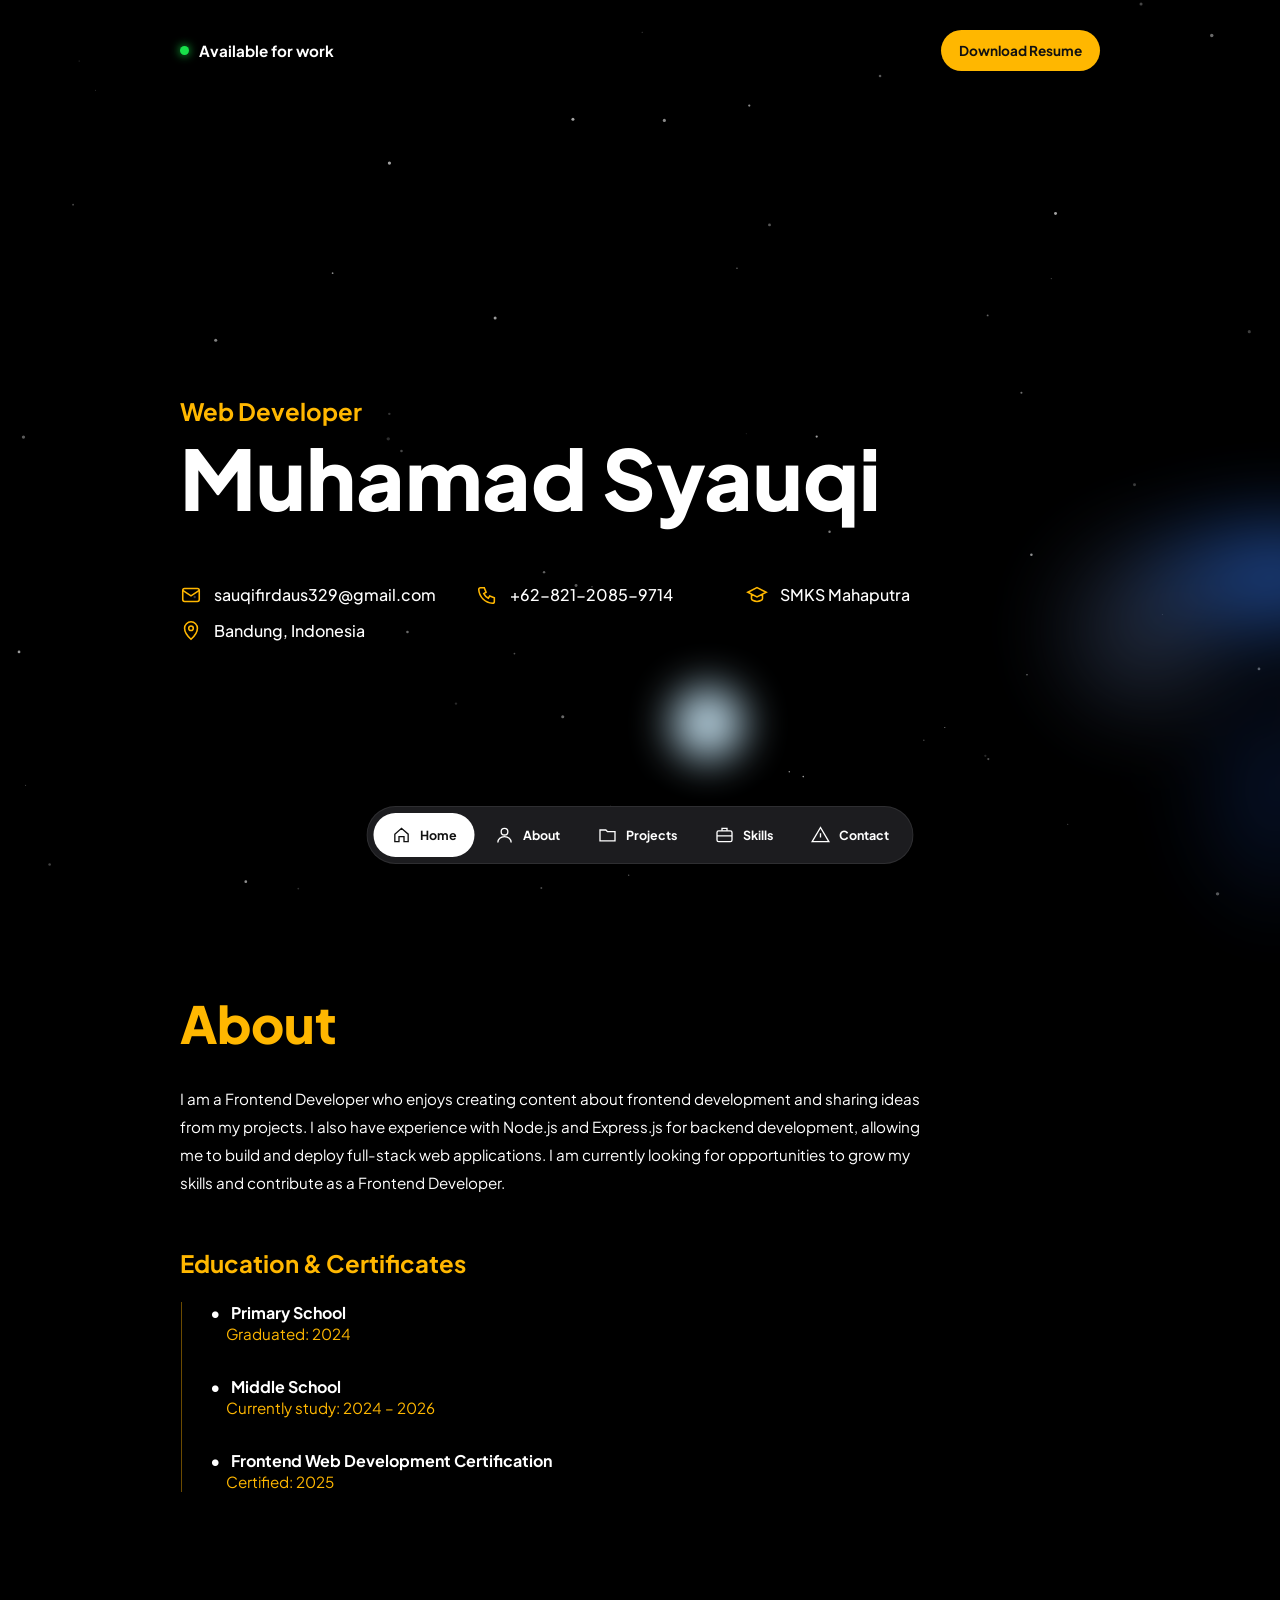
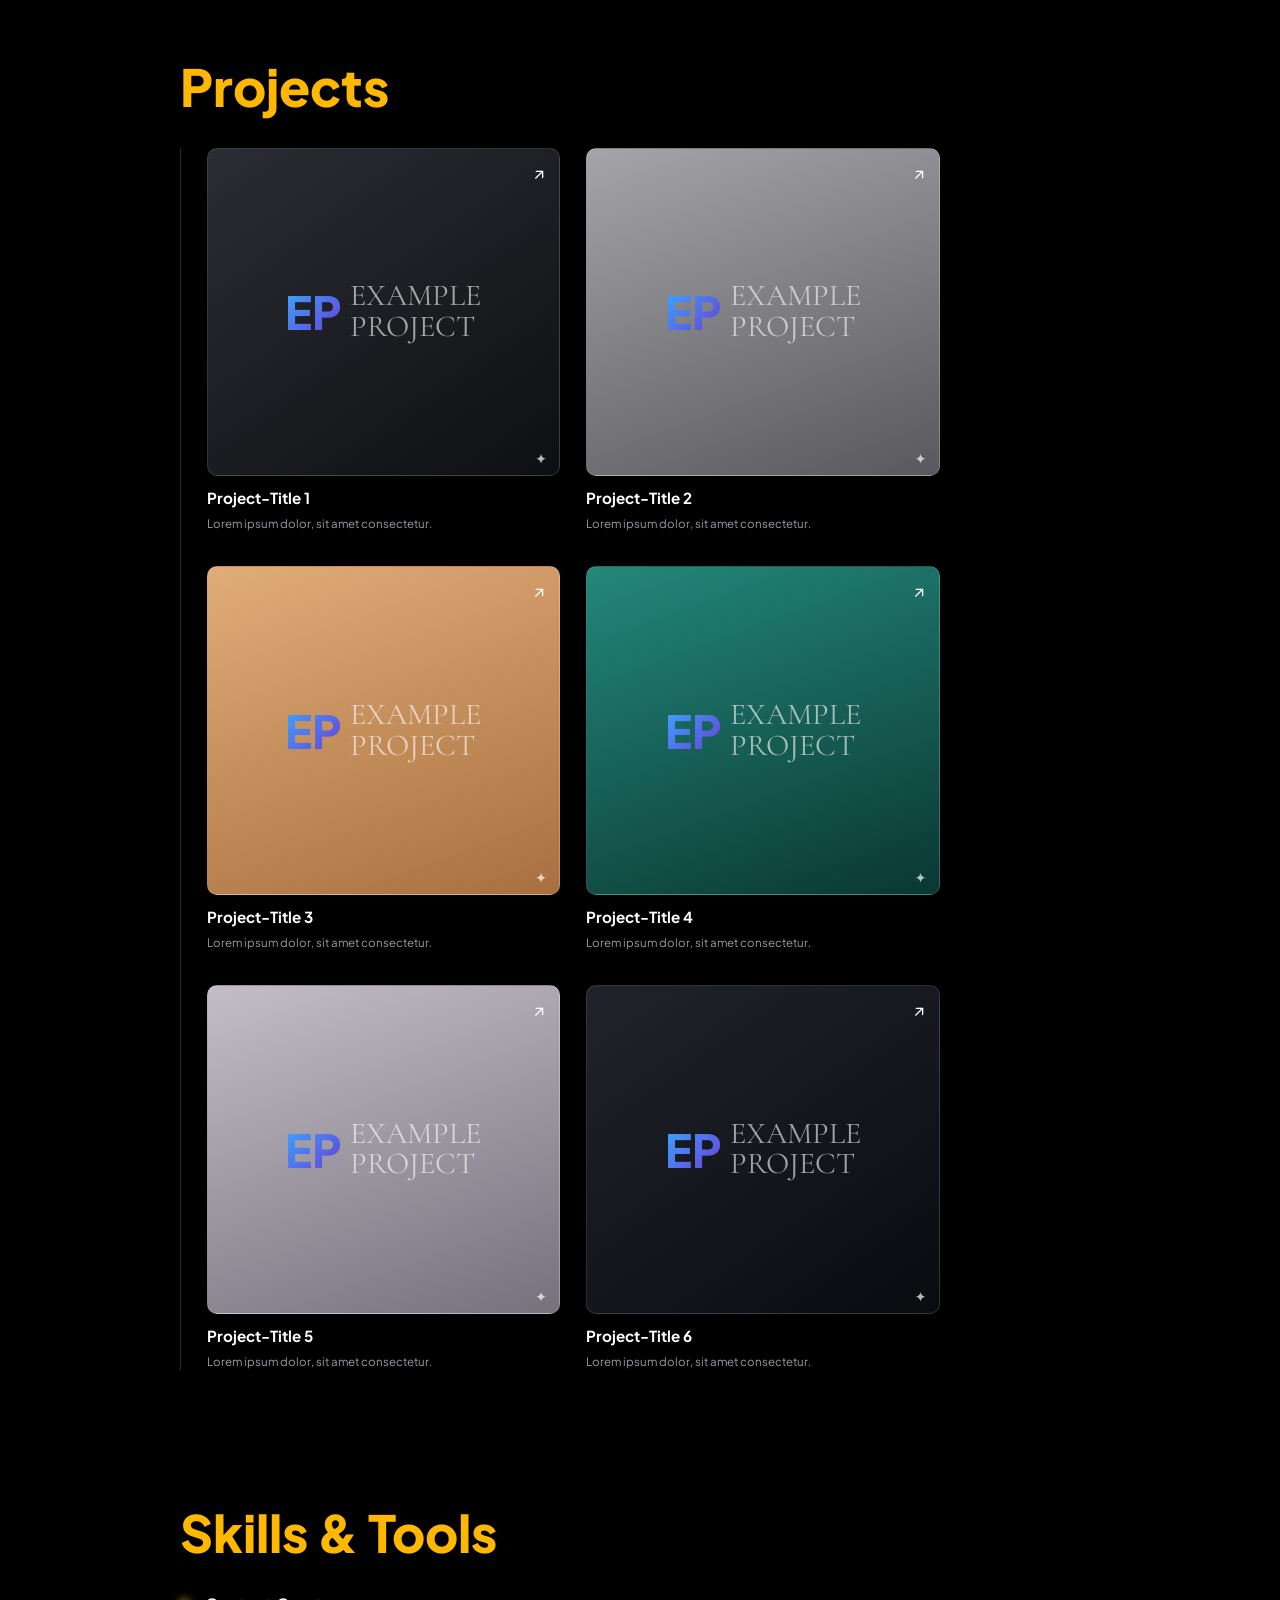
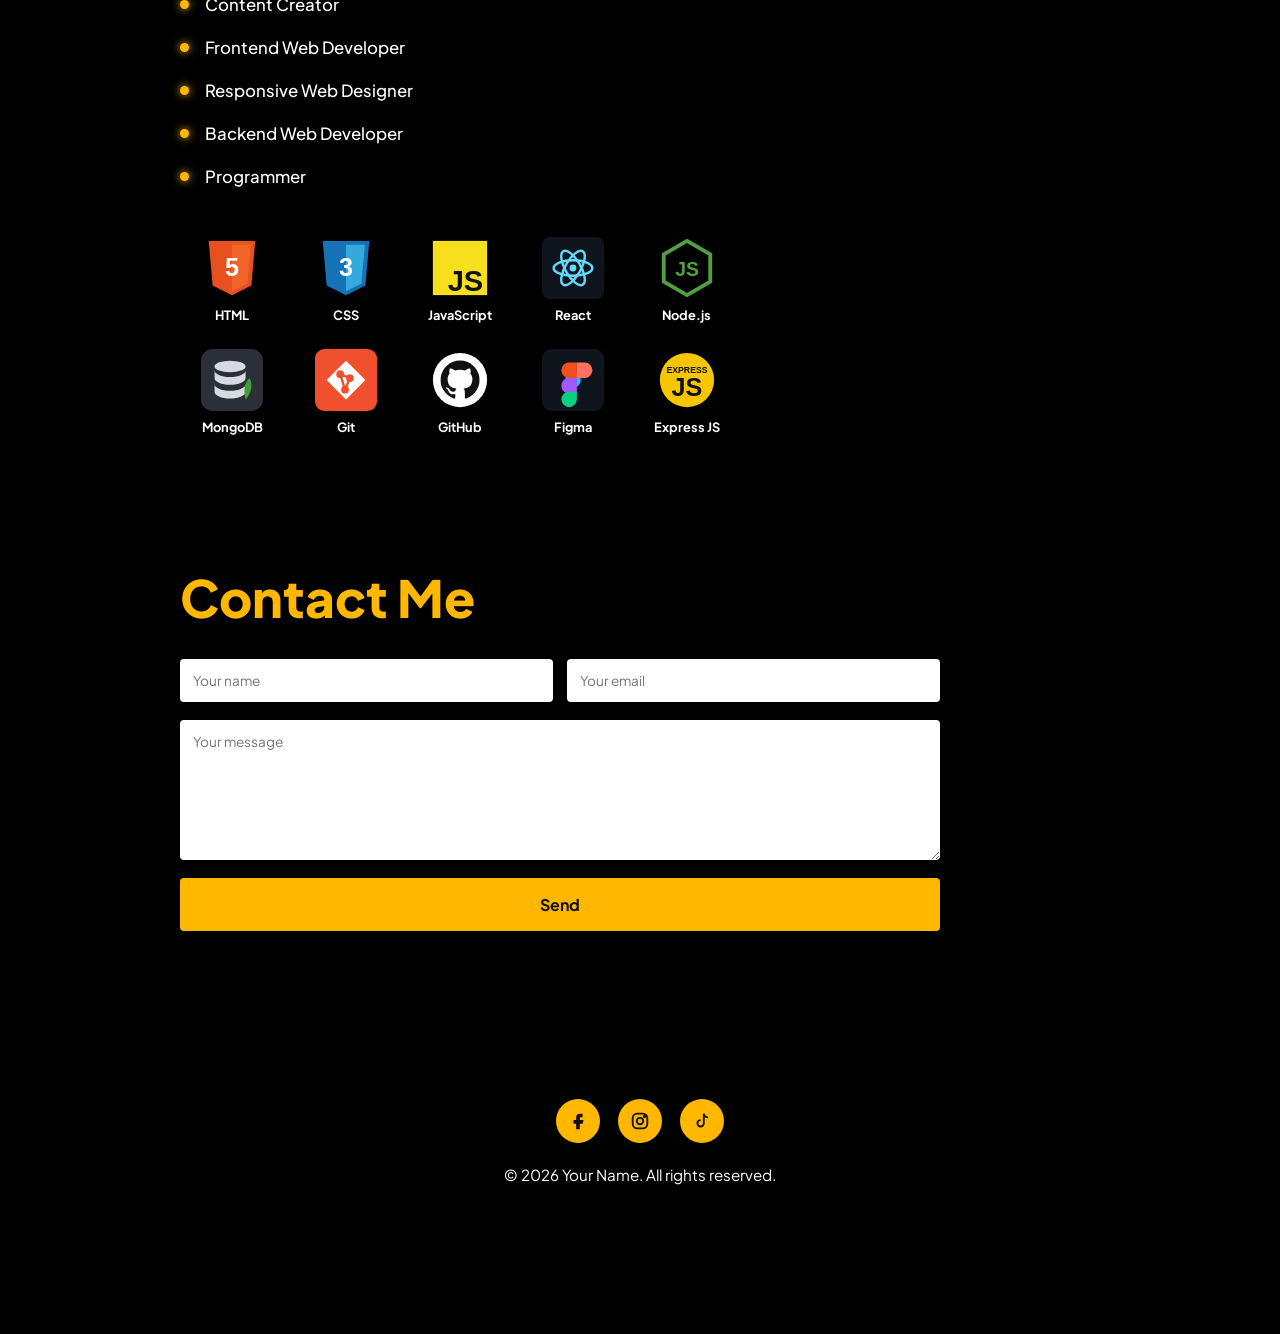
==== portfolio/index.html @ 58318678 "first commit" ====
<!DOCTYPE html>
<html lang="en">
<head>
<meta charset="utf-8">
<meta name="viewport" content="width=device-width, initial-scale=1, viewport-fit=cover">
<title>Portfolio Website</title>
<link rel="stylesheet" href="https://fonts.googleapis.com/css2?family=Plus+Jakarta+Sans:wght@400;500;700;800&family=Cormorant+Garamond:wght@500;600&display=swap">
<link rel="stylesheet" href="css/style.css">
</head>
<body>
<canvas id="fx" aria-hidden="true"></canvas><div class="figure" aria-hidden="true"></div><div class="blob" id="blob" aria-hidden="true"></div>

<main>
<div class="top" id="home"><div class="avail"><i></i>Available for work</div><a class="resume" href="#contact">Download Resume</a></div>

<div class="hero">
  <p class="role">Web Developer</p>
  <h1 class="name">Muhamad Syauqi</h1>
  <div class="info">
    <div><svg viewBox="0 0 24 24"><rect x="3" y="5" width="18" height="14" rx="2"/><path d="m3 7 9 6 9-6"/></svg>sauqifirdaus329@gmail.com</div>
    <div><svg viewBox="0 0 24 24"><path d="M5 4h4l2 5-2.5 1.5a11 11 0 0 0 5 5L15 13l5 2v4a2 2 0 0 1-2 2A16 16 0 0 1 3 6a2 2 0 0 1 2-2z"/></svg>+62-821-2085-9714</div>
    <div><svg viewBox="0 0 24 24"><path d="m2 9 10-5 10 5-10 5zM6 11.5V16c0 1.5 3 3 6 3s6-1.500 6-3v-4.500"/></svg>SMKS Mahaputra </div>
    <div><svg viewBox="0 0 24 24"><path d="M12 21s7-6.200 7-12a7 7 0 0 0-14 0c0 5.800 7 12 7 12z"/><circle cx="12" cy="9" r="2.500"/></svg>Bandung, Indonesia</div>
  </div>
</div>

<section id="about" class="rv">
  <h2>About</h2>
  <p class="about">I am a Frontend Developer who enjoys creating content about frontend development and sharing ideas from my projects. I also have experience with Node.js and Express.js for backend development, allowing me to build and deploy full-stack web applications. I am currently looking for opportunities to grow my skills and contribute as a Frontend Developer.</p>
  <h3>Education &amp; Certificates</h3>
  <div class="tl">
    <div><b>Primary School</b><span>Graduated: 2024</span></div>
    <div><b>Middle School</b><span>Currently study: 2024 – 2026</span></div>
    <div><b>Frontend Web Development Certification</b><span>Certified: 2025</span></div>
  </div>
</section>

<section id="projects" class="rv">
  <h2>Projects</h2>
  <div class="pgrid" id="pg"></div>
</section>

<section id="skills" class="rv">
  <h2>Skills &amp; Tools</h2>
  <ul class="sk"><li>Content Creator</li><li>Frontend Web Developer</li><li>Responsive Web Designer</li><li>Backend Web Developer</li><li>Programmer</li></ul>
  <div class="tools" id="tl"></div>
</section>

<section id="contact" class="rv">
  <h2>Contact Me</h2>
  <form id="f" novalidate>
    <input id="n" placeholder="Your name" aria-label="Your name" autocomplete="name">
    <input id="e" type="email" placeholder="Your email" aria-label="Your email" autocomplete="email">
    <textarea id="m" placeholder="Your message" aria-label="Your message"></textarea>
    <button type="submit">Send</button>
    <p id="st" role="status"></p>
  </form>
</section>

<footer>
  <div class="soc">
    <a href="#" aria-label="Facebook"><svg viewBox="0 0 24 24"><path d="M14 8h3V4h-3a4 4 0 0 0-4 4v3H7v4h3v6h4v-6h3l1-4h-4V8z" style="fill:#111;stroke:none"/></svg></a>
    <a href="#" aria-label="Instagram"><svg viewBox="0 0 24 24"><rect x="4" y="4" width="16" height="16" rx="5"/><circle cx="12" cy="12" r="3.500"/><circle cx="17" cy="7" r=".8" style="fill:#111"/></svg></a>
    <a href="#" aria-label="TikTok"><svg viewBox="0 0 24 24"><path d="M14 4v10.500a3.500 3.500 0 1 1-3.500-3.500M14 4c.4 2.500 2 4 4.500 4"/></svg></a>
  </div>
  <p>© 2026 Your Name. All rights reserved.</p>
</footer>
</main>

<nav aria-label="Main navigation" id="nav">
  <a href="#home" class="on"><svg viewBox="0 0 24 24"><path d="M4 11 12 4l8 7v9h-5v-6H9v6H4z"/></svg><span>Home</span></a>
  <a href="#about"><svg viewBox="0 0 24 24"><circle cx="12" cy="8" r="4"/><path d="M4 21c0-4 3.500-7 8-7s8 3 8 7"/></svg><span>About</span></a>
  <a href="#projects"><svg viewBox="0 0 24 24"><path d="M3 6h7l2 2h9v11H3z"/></svg><span>Projects</span></a>
  <a href="#skills"><svg viewBox="0 0 24 24"><rect x="3" y="7" width="18" height="13" rx="2"/><path d="M9 7V4h6v3M3 13h18"/></svg><span>Skills</span></a>
  <a href="#contact"><svg viewBox="0 0 24 24"><path d="M12 3 2 20h20zM12 10v5"/></svg><span>Contact</span></a>
</nav>

<script src="js/script.js"></script>
</body>
</html>
---- portfolio/css/style.css ----
:root{--y:#ffb700;--bg:#000;--tx:#fff;--mu:#9a9aa2;box-sizing:border-box;padding-top:env(safe-area-inset-top,0px)}
*{box-sizing:border-box}
html{scroll-behavior:smooth;background:#000}
body{margin:0;background:var(--bg);color:var(--tx);font-family:'Plus Jakarta Sans',system-ui,sans-serif;overflow-x:hidden}
canvas#fx{position:fixed;inset:0;width:100%;height:100%;z-index:0;pointer-events:none}
.figure{position:fixed;right:-18%;bottom:-6%;width:70vw;max-width:520px;height:60vh;z-index:0;pointer-events:none;filter:blur(34px);opacity:.75;
background:radial-gradient(ellipse 45% 22% at 55% 30%,#2f6bd6 0,transparent 70%),radial-gradient(ellipse 30% 40% at 55% 70%,#0b1a3a 0,transparent 70%),radial-gradient(circle at 30% 40%,#8fb4ff55,transparent 25%),radial-gradient(circle at 70% 55%,#cfe2ff66,transparent 8%)}
.blob{position:fixed;left:0;top:0;width:90px;height:90px;margin:-45px 0 0 -45px;border-radius:50%;z-index:0;pointer-events:none;filter:blur(20px);background:radial-gradient(circle,#fff 0,#bfe9ff 40%,transparent 72%);opacity:.9}
main{position:relative;z-index:1;padding:0 7%;max-width:1100px;margin:0 auto}
.top{display:flex;justify-content:space-between;align-items:center;padding:30px 0}
.avail{display:flex;align-items:center;gap:10px;font-weight:700;font-size:.95rem}
.avail i{width:9px;height:9px;border-radius:50%;background:#18e04a;box-shadow:0 0 10px #18e04a;animation:pulse 2s infinite}
@keyframes pulse{50%{opacity:.35}}
.resume{background:var(--y);color:#111;font-weight:700;font-size:.85rem;padding:12px 18px;border-radius:99px;text-decoration:none}
.resume:hover{transform:translateY(-2px)}
.hero{min-height:calc(100vh - 100px);padding:12vh 0 8vh;display:flex;flex-direction:column;justify-content:center}
.role{color:var(--y);font-weight:700;font-size:1.5rem;margin:0}
.name{font-size:clamp(3rem,9vw,5.2rem);font-weight:800;margin:6px 0 60px;line-height:1.1}
.info{display:grid;grid-template-columns:repeat(auto-fit,minmax(230px,max-content));gap:14px 40px}
.info div{display:flex;gap:12px;align-items:center;font-weight:500}
.info svg{width:22px;height:22px;stroke:var(--y);fill:none;stroke-width:1.7;flex:none}
.hero>*{opacity:0;transform:translateY(24px);animation:in .8s cubic-bezier(.2,.7,.2,1) forwards}
.hero>*:nth-child(2){animation-delay:.15s}.hero>*:nth-child(3){animation-delay:.35s}
@keyframes in{to{opacity:1;transform:none}}
section{padding:90px 0 40px;max-width:760px}
h2{color:var(--y);font-size:clamp(2.3rem,7vw,3.2rem);font-weight:800;margin:0 0 30px}
h3{color:var(--y);font-size:1.5rem;margin:50px 0 24px}
p.about{font-size:.95rem;line-height:1.85;margin:0}
.tl{border-left:1px solid #6b4a00;padding-left:28px;margin-left:1px}
.tl div{margin-bottom:32px;position:relative}
.tl b{display:block;font-weight:700}.tl b:before{content:"•";margin-right:10px}
.tl span{color:var(--y);font-size:.95rem;margin-left:16px}
.pgrid{display:grid;grid-template-columns:1fr 1fr;gap:34px 26px;border-left:1px solid #2a2a2a;padding-left:26px}
.pc{display:block;color:inherit;text-decoration:none}
.pimg{aspect-ratio:1/.93;border-radius:10px;position:relative;display:grid;place-items:center;text-align:center;overflow:hidden;border:1px solid #ffffff22;transition:transform .35s,box-shadow .35s}
.pc:hover .pimg,.pc:focus-visible .pimg{transform:translateY(-6px) scale(1.02);box-shadow:0 14px 34px #ffb70033}
.pimg:after{content:"";position:absolute;inset:0;background:linear-gradient(115deg,transparent 40%,#ffffff2e 50%,transparent 60%);transform:translateX(-120%);transition:transform .7s}
.pc:hover .pimg:after{transform:translateX(120%)}
.logo{display:flex;align-items:center;gap:8px;font-family:'Cormorant Garamond',serif;font-size:clamp(1rem,3.6vw,1.9rem);line-height:1;color:#ffffff99;text-transform:uppercase;text-align:left}
.logo em{font-style:normal;font-family:'Plus Jakarta Sans',sans-serif;font-weight:800;font-size:1.5em;background:linear-gradient(135deg,#3aa8ff,#6a3bd6);-webkit-background-clip:text;background-clip:text;color:transparent}
.arr,.spk{position:absolute;color:#fff;font-size:1.1rem}.arr{top:12px;right:14px}.spk{bottom:8px;right:12px;font-size:.9rem;opacity:.7}
.pc strong{display:block;margin:12px 0 4px;font-size:.95rem}.pc small{color:var(--mu);font-size:.72rem}
ul.sk{list-style:none;padding:0;margin:0 0 50px}
ul.sk li{display:flex;align-items:center;gap:16px;margin:0 0 22px;font-weight:500;font-size:1.05rem}
ul.sk li:before{content:"";width:9px;height:9px;border-radius:50%;background:var(--y);box-shadow:0 0 8px var(--y)}
.tools{display:grid;grid-template-columns:repeat(5,1fr);gap:26px 8px;max-width:560px}
.tools div{text-align:center;font-size:.8rem;font-weight:700;transition:transform .25s}
.tools div:hover{transform:translateY(-5px)}
.tools svg{width:62px;height:62px;display:block;margin:0 auto 8px}
form{display:grid;grid-template-columns:1fr 1fr;gap:18px 14px}
input,textarea{font:inherit;font-size:.85rem;padding:13px;border:0;border-radius:4px;background:#fff;color:#111;width:100%}
textarea{grid-column:1/-1;height:140px;resize:vertical}
input:focus-visible,textarea:focus-visible{outline:2px solid var(--y);outline-offset:2px}
button{grid-column:1/-1;background:var(--y);border:0;border-radius:4px;padding:16px;font:inherit;font-weight:700;color:#111;cursor:pointer}
button:hover{filter:brightness(1.1)}
#st{grid-column:1/-1;margin:0;color:var(--y);min-height:1.4em;font-size:.9rem}
footer{text-align:center;padding:90px 0 150px}
.soc{display:flex;gap:18px;justify-content:center;margin-bottom:22px}
.soc a{width:44px;height:44px;border-radius:50%;background:var(--y);display:grid;place-items:center;color:#111;transition:transform .25s}
.soc a:hover{transform:scale(1.12) rotate(-6deg)}
.soc svg{width:22px;height:22px;fill:none;stroke:#111;stroke-width:2}
footer p{margin:0;font-size:.95rem}
nav{position:fixed;left:50%;transform:translateX(-50%);bottom:calc(36px + env(safe-area-inset-bottom,0px));z-index:10;display:flex;gap:2px;padding:6px;border-radius:99px;background:#1c1c1f;border:1px solid #ffffff14;box-shadow:0 10px 30px #000a}
nav a{display:flex;align-items:center;gap:8px;padding:12px 18px;border-radius:99px;color:#fff;text-decoration:none;font-size:.78rem;font-weight:700;transition:background .3s,color .3s}
nav a svg{width:20px;height:20px;fill:none;stroke:currentColor;stroke-width:1.6}
nav a.on{background:#fff;color:#111}
nav a:focus-visible{outline:2px solid var(--y)}
.rv{opacity:0;transform:translateY(30px);transition:opacity .8s,transform .8s}.rv.show{opacity:1;transform:none}
@media(max-width:560px){nav a span{display:none}nav a.on span{display:inline}nav a{padding:12px 14px}.tools{gap:22px 4px}.tools svg{width:52px;height:52px}main{padding:0 6%}}
@media(prefers-reduced-motion:reduce){*{animation:none!important;transition:none!important}.hero>*,.rv{opacity:1;transform:none}}
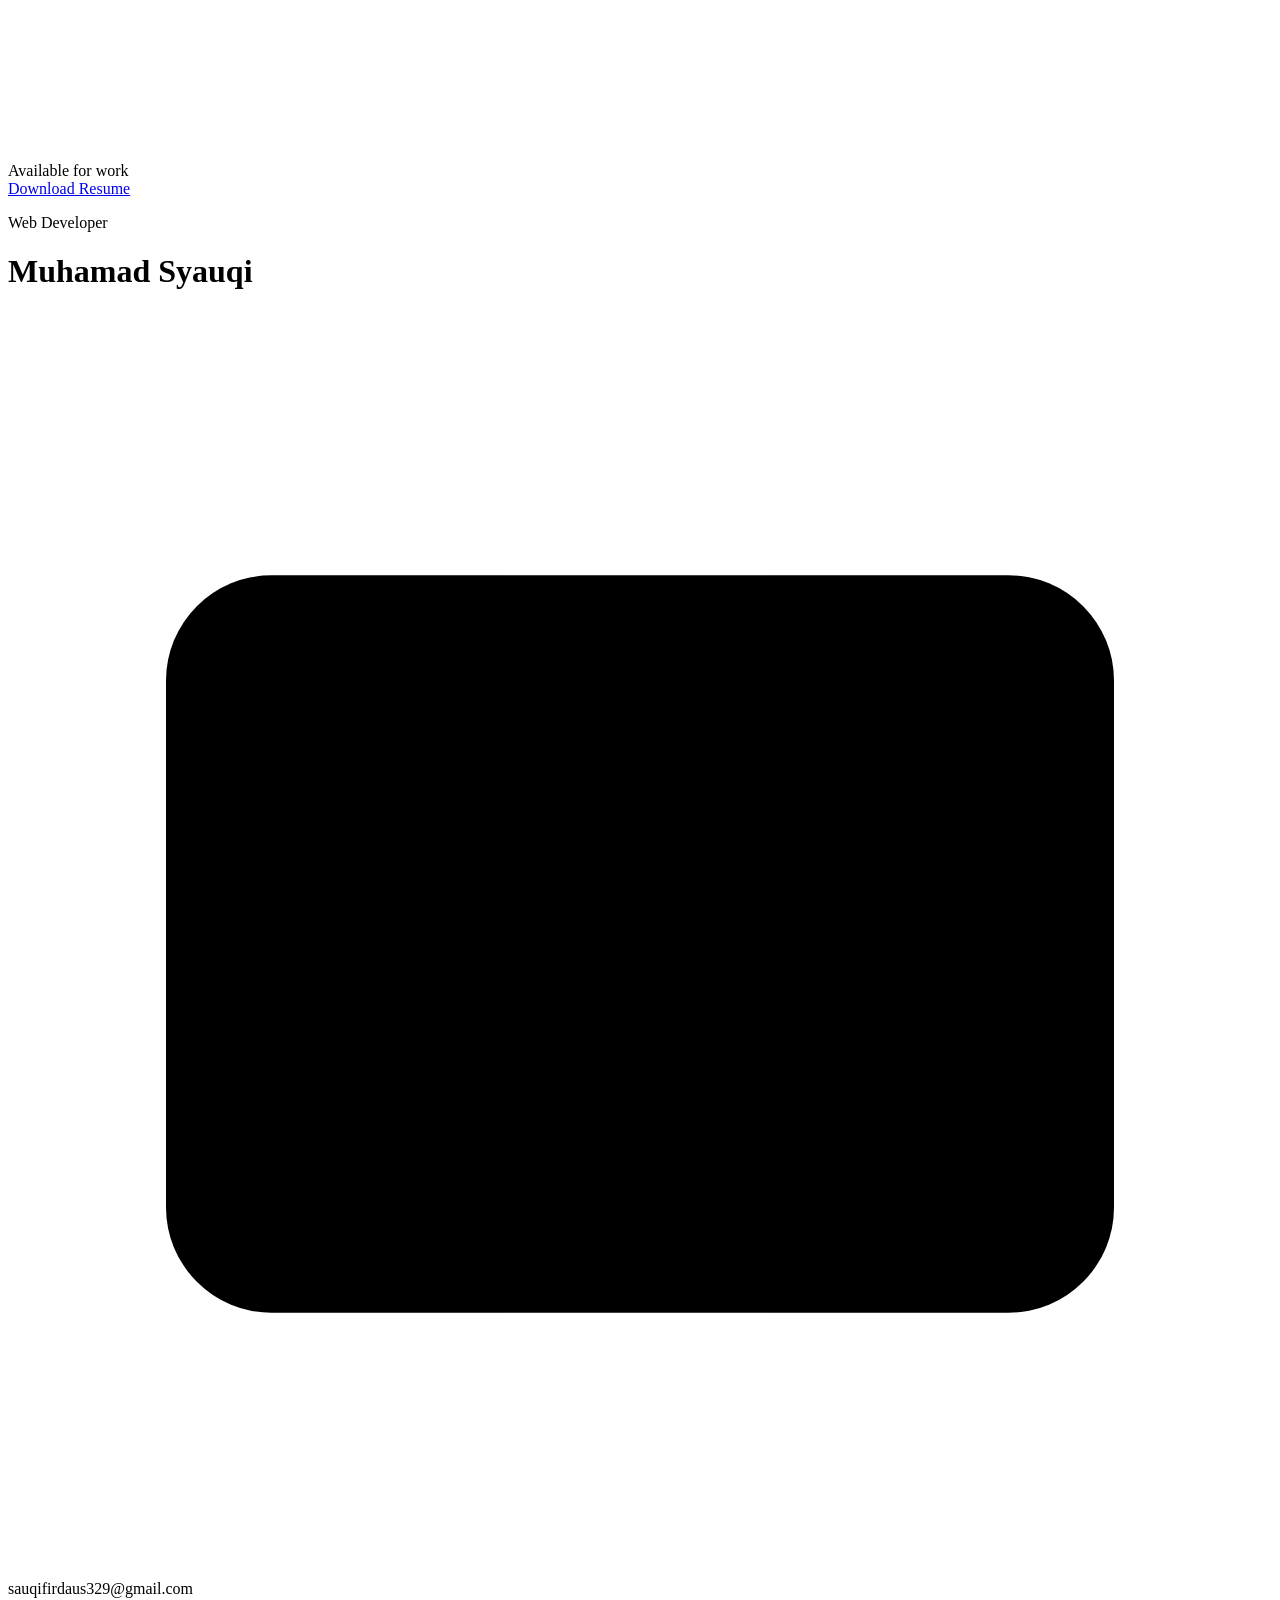
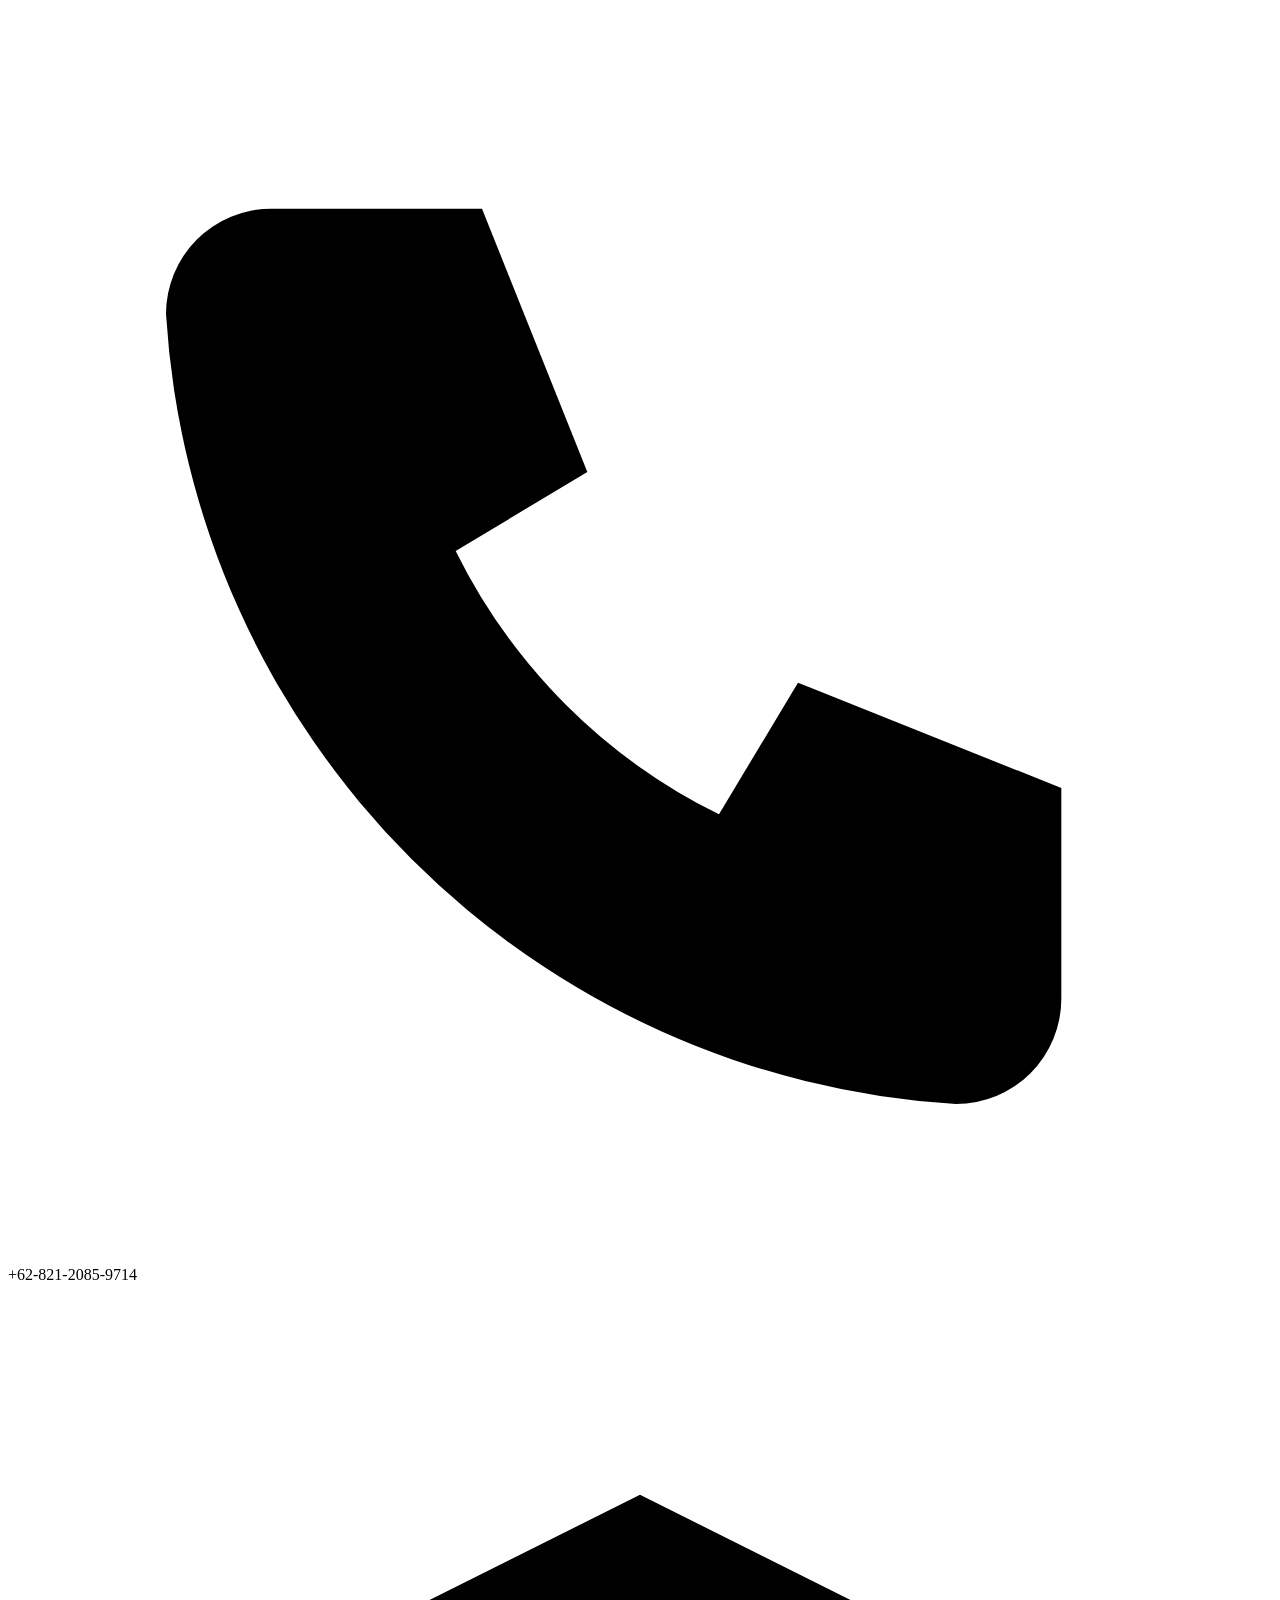
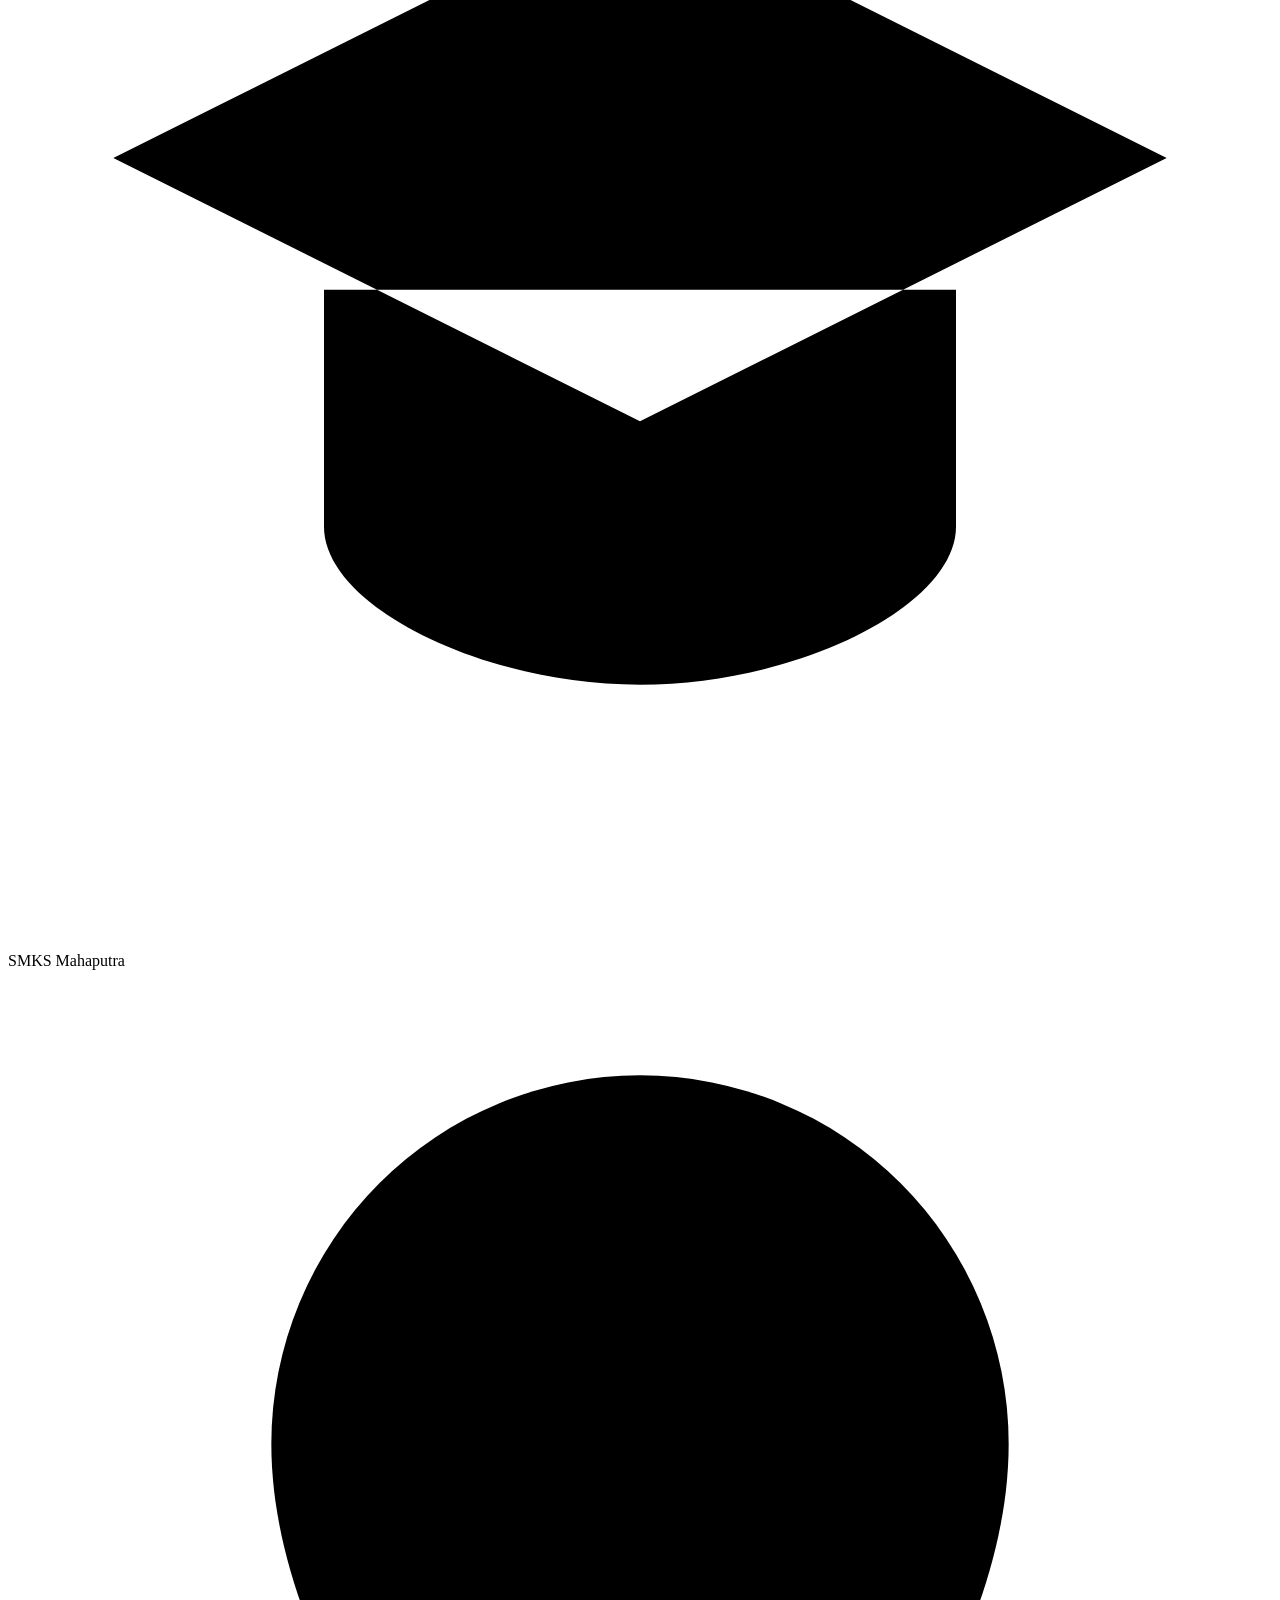
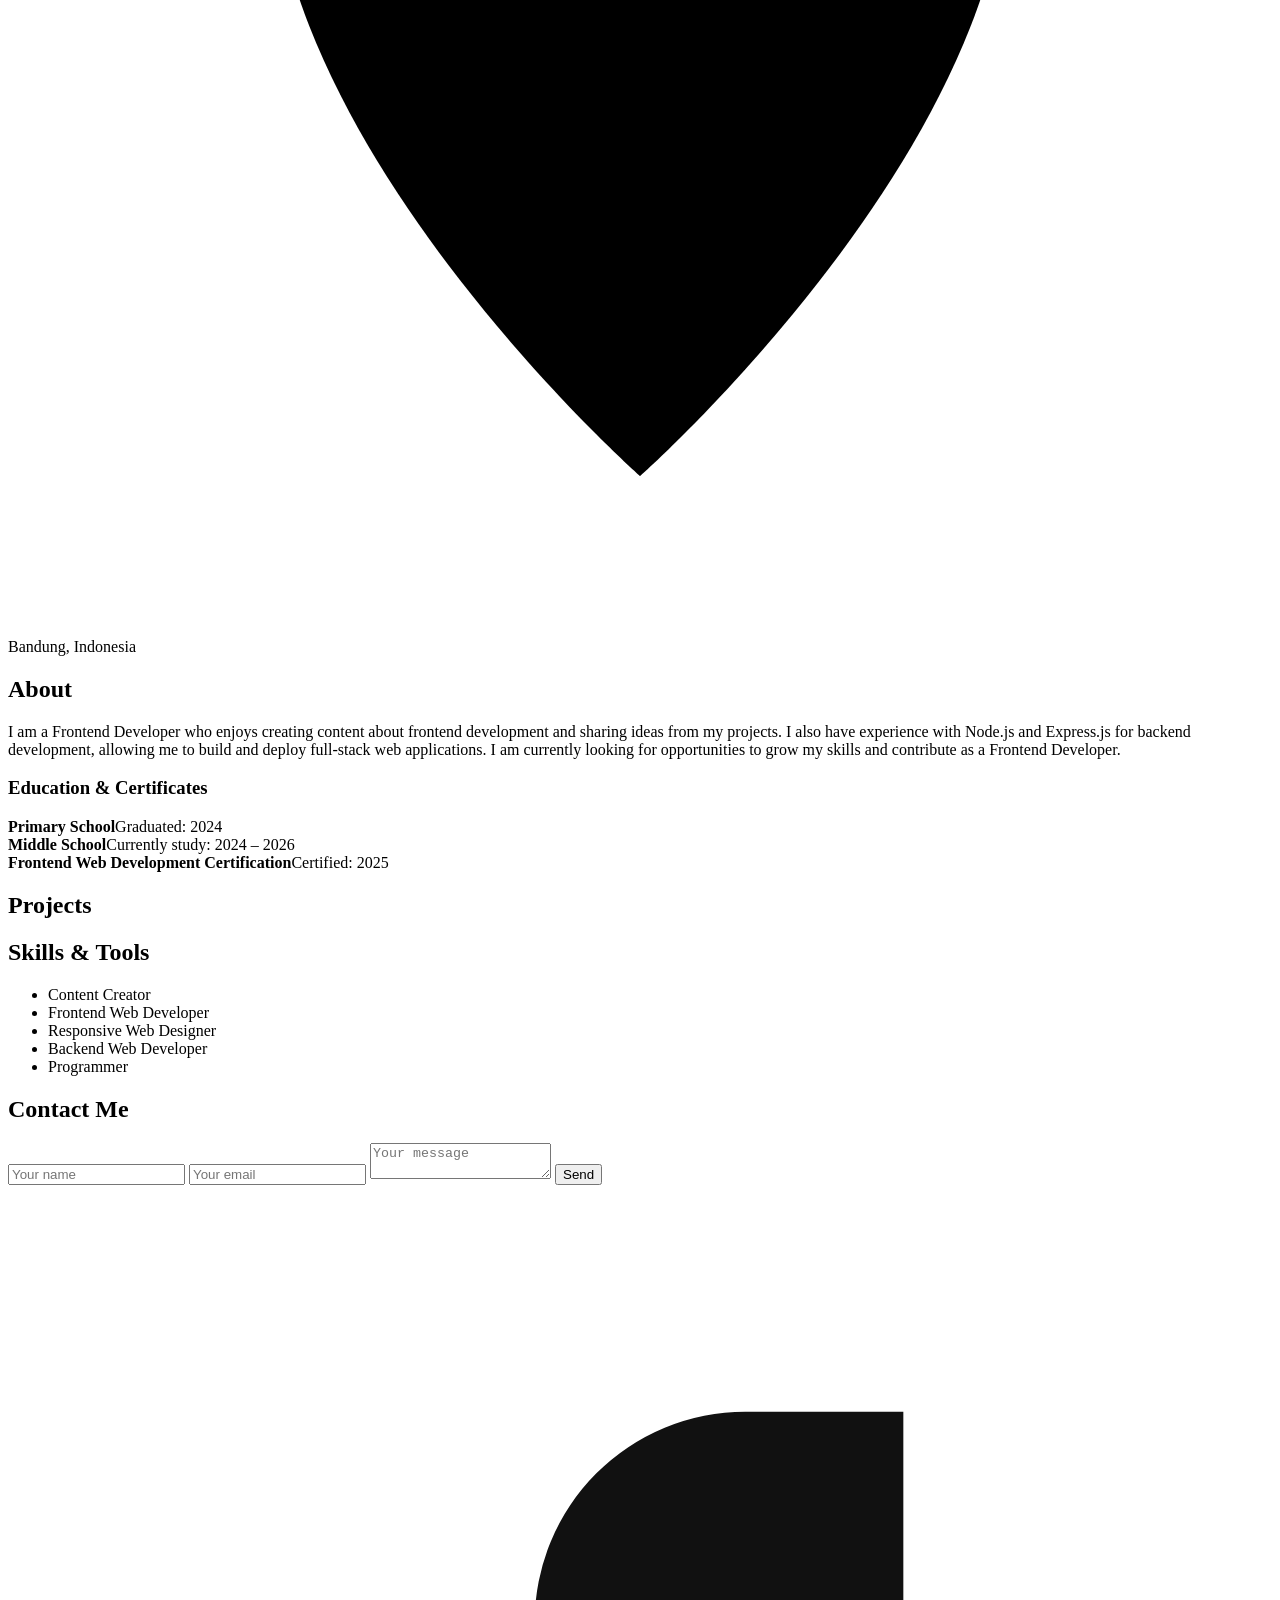
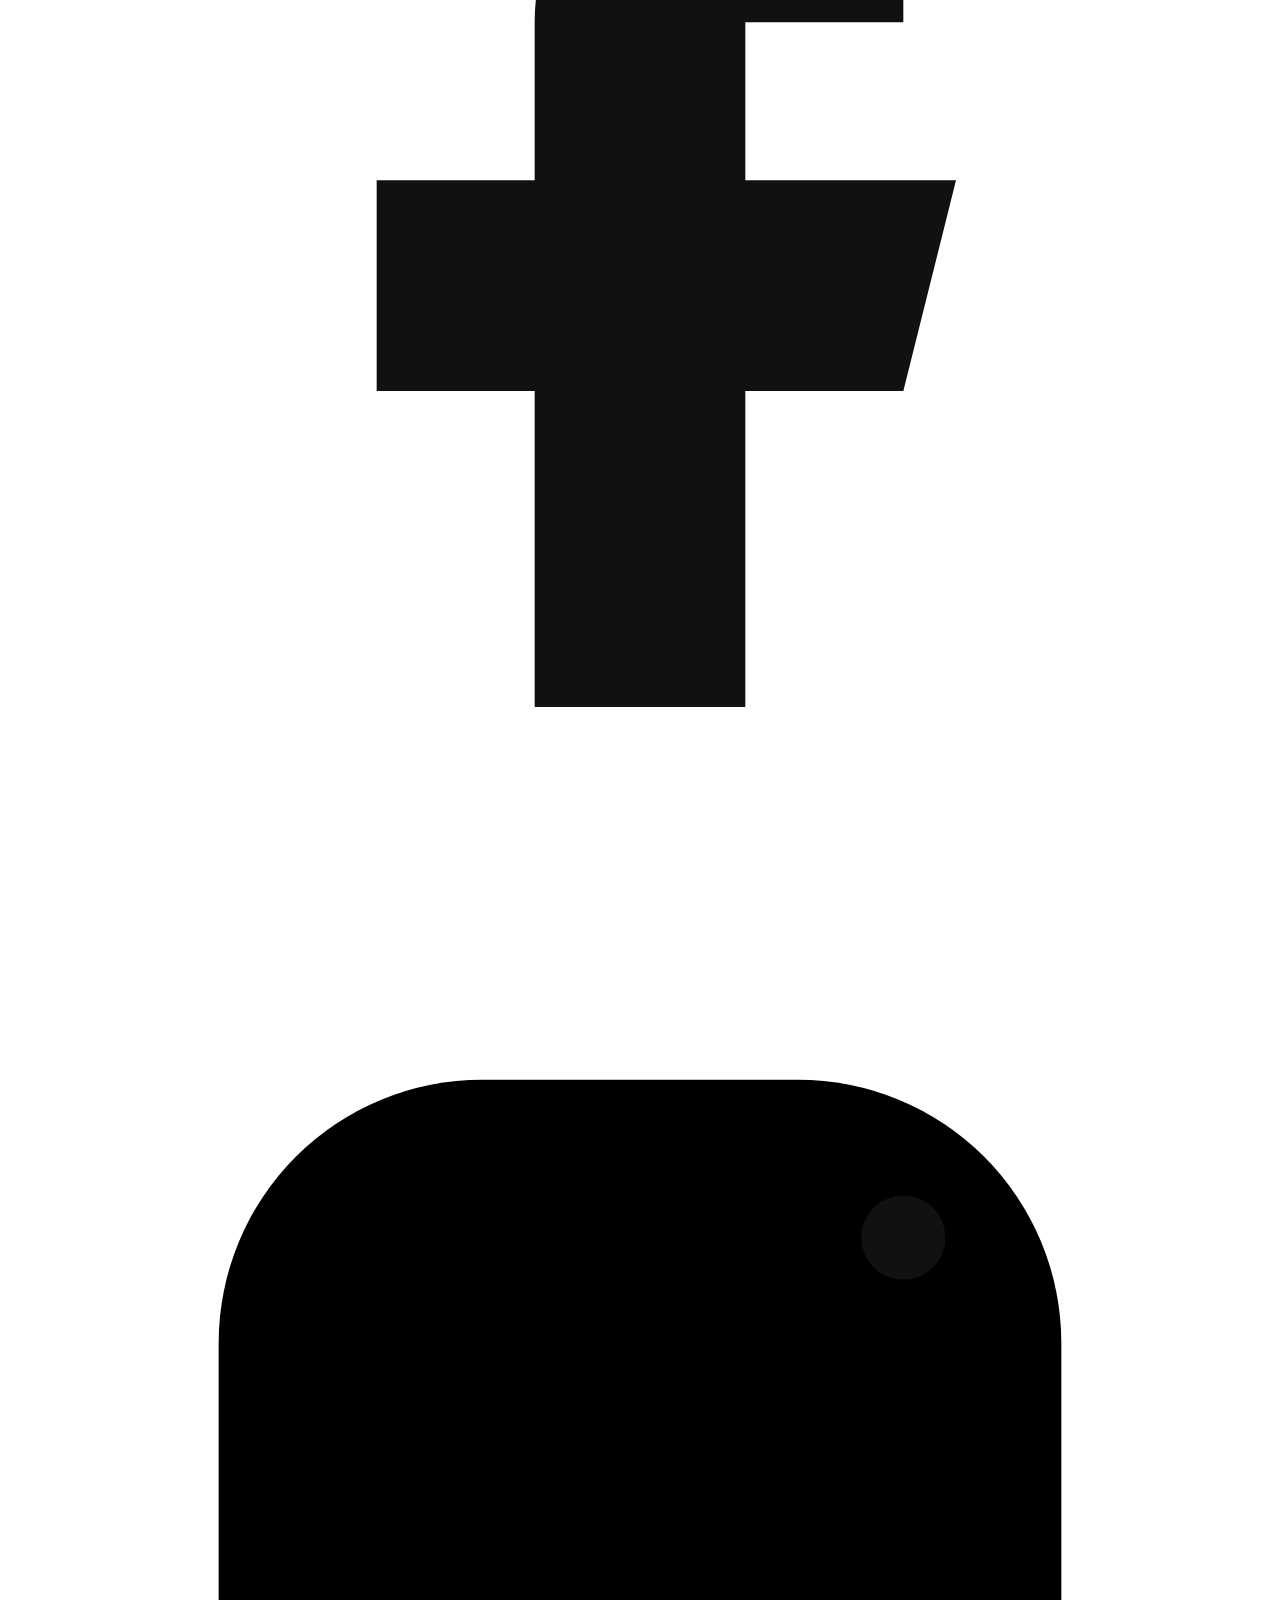
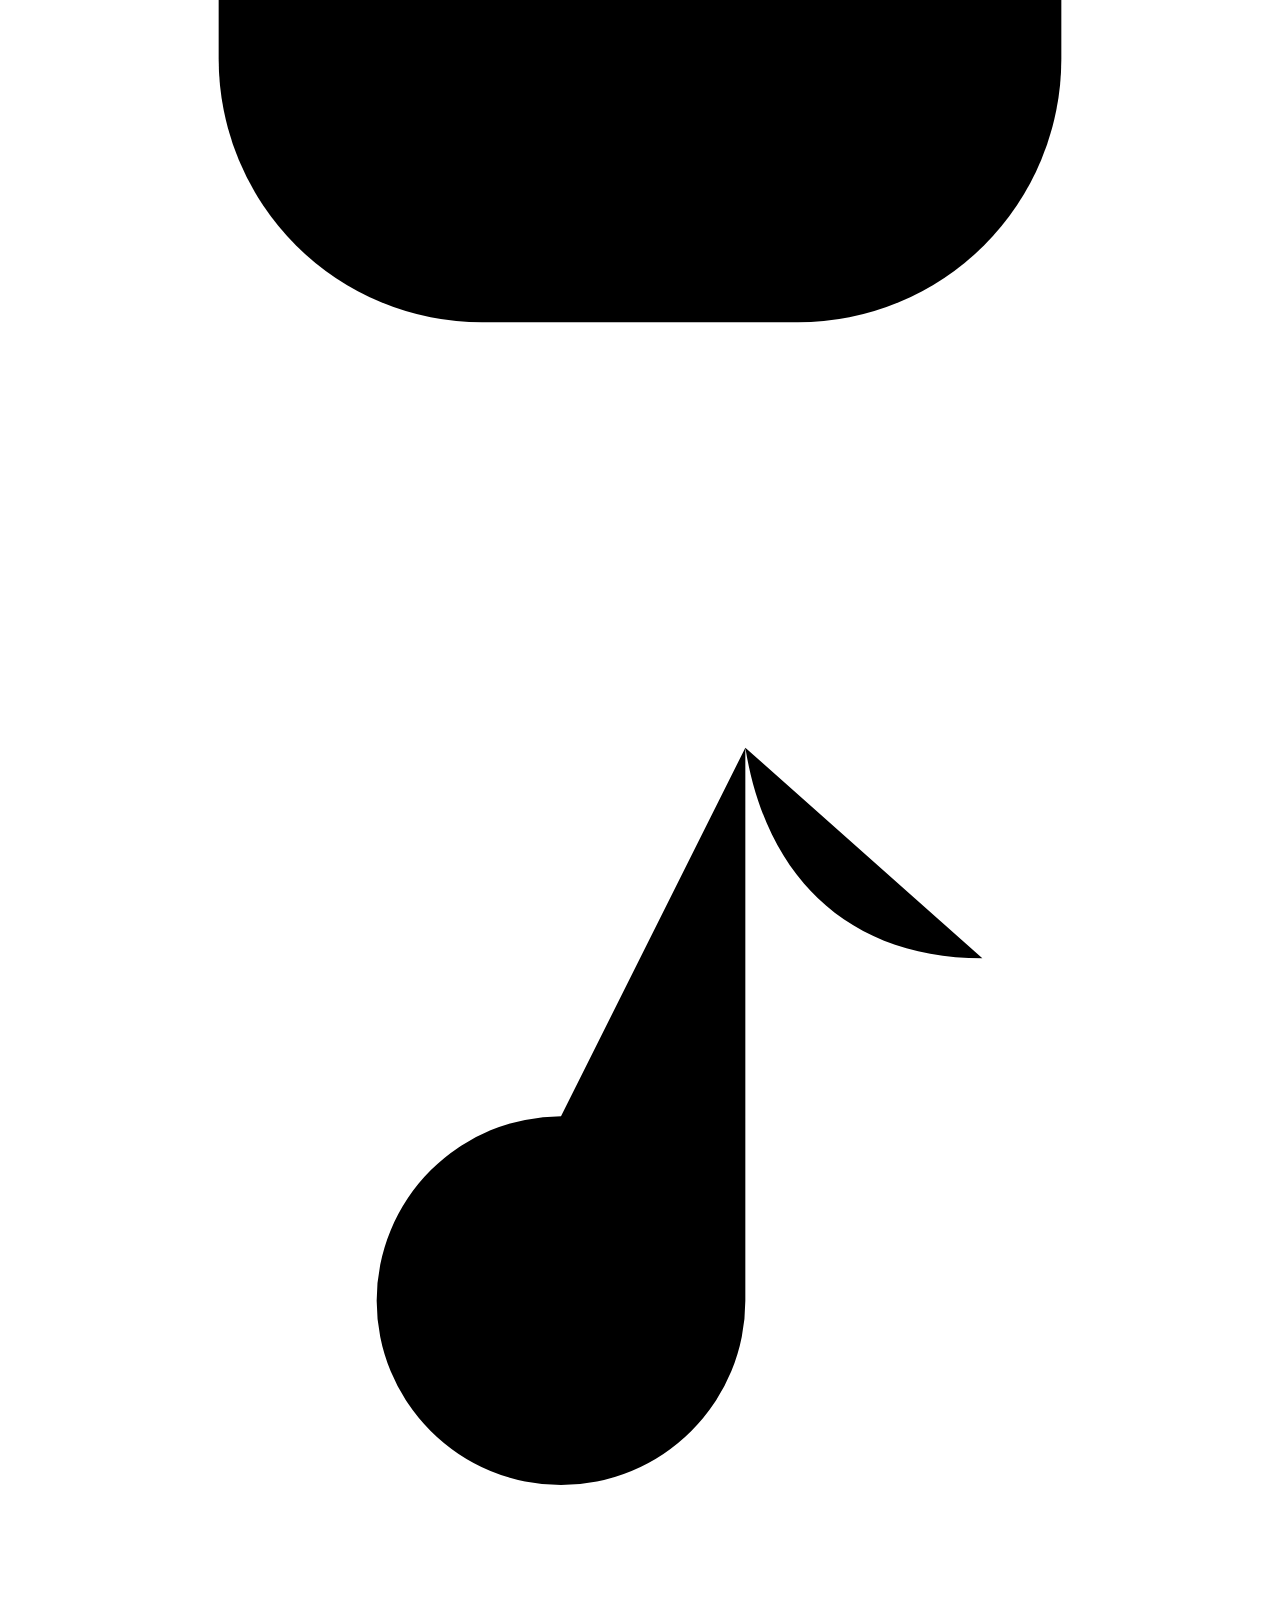
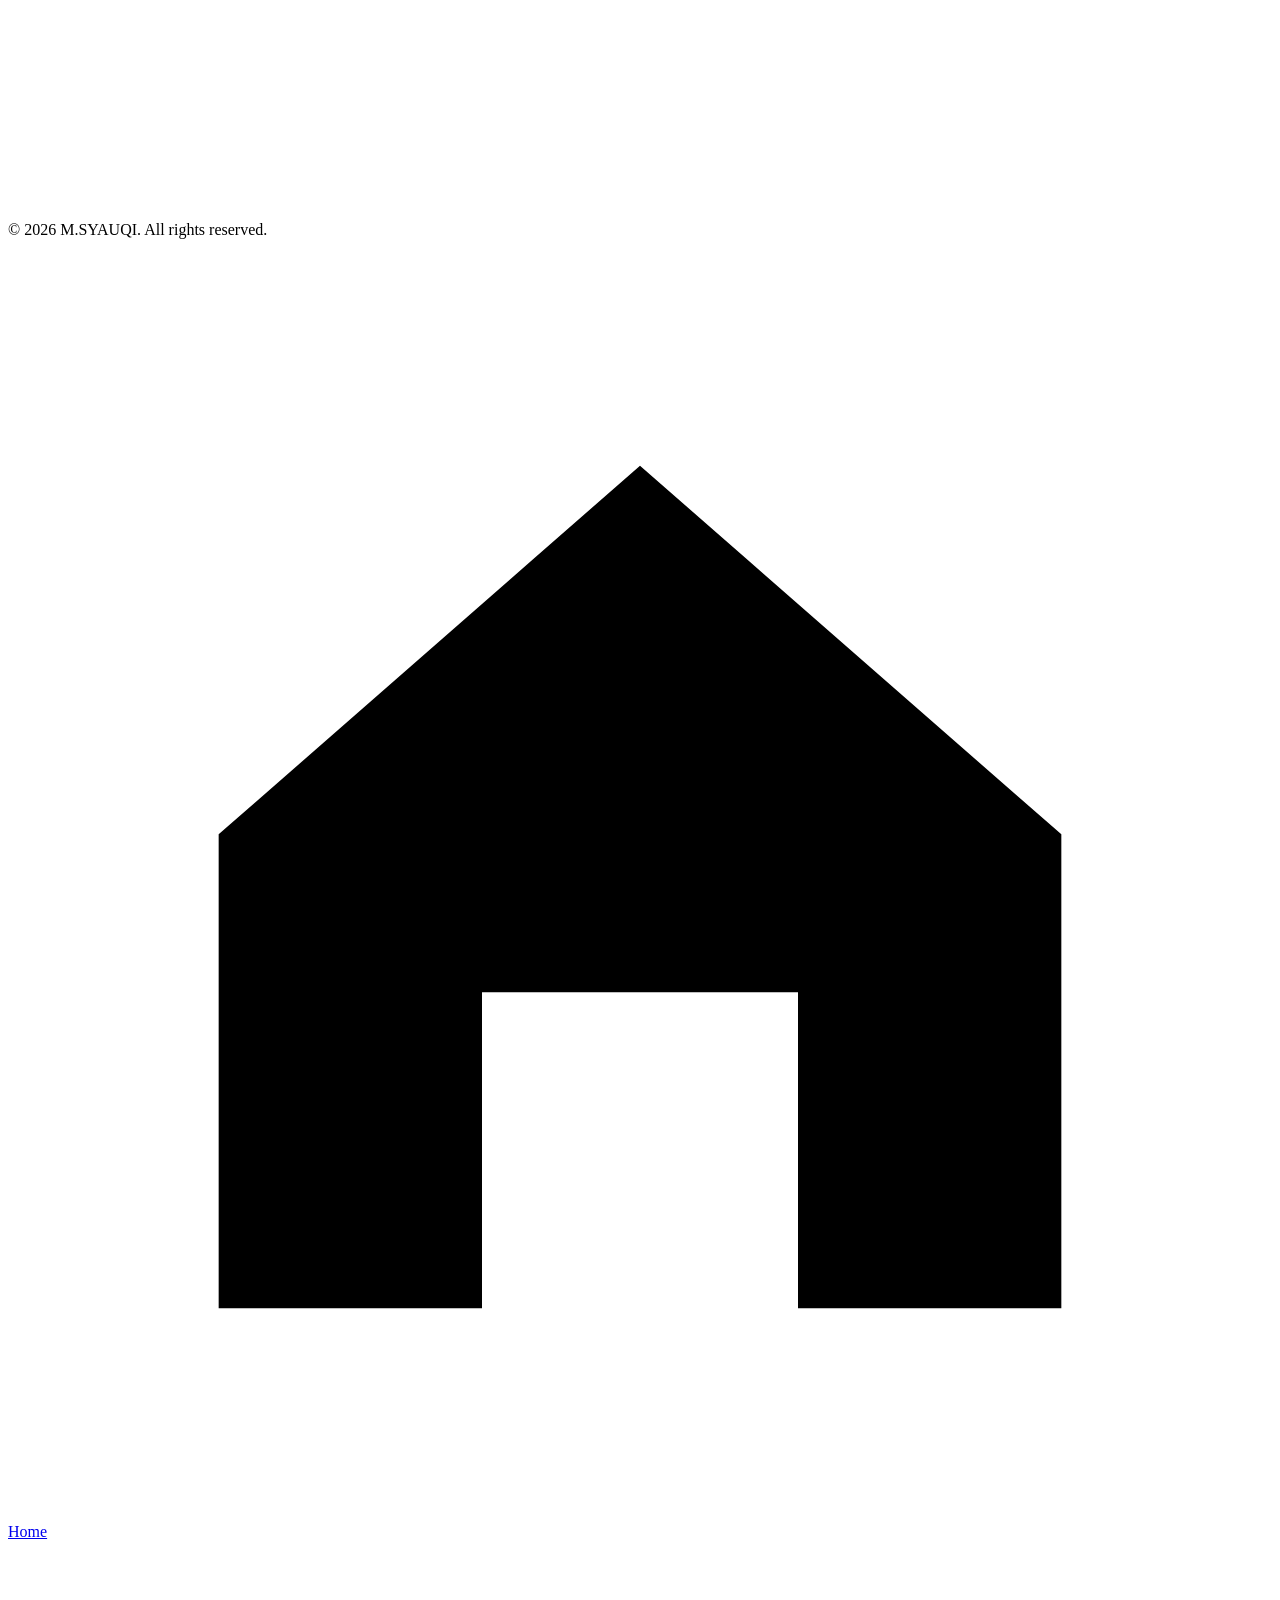
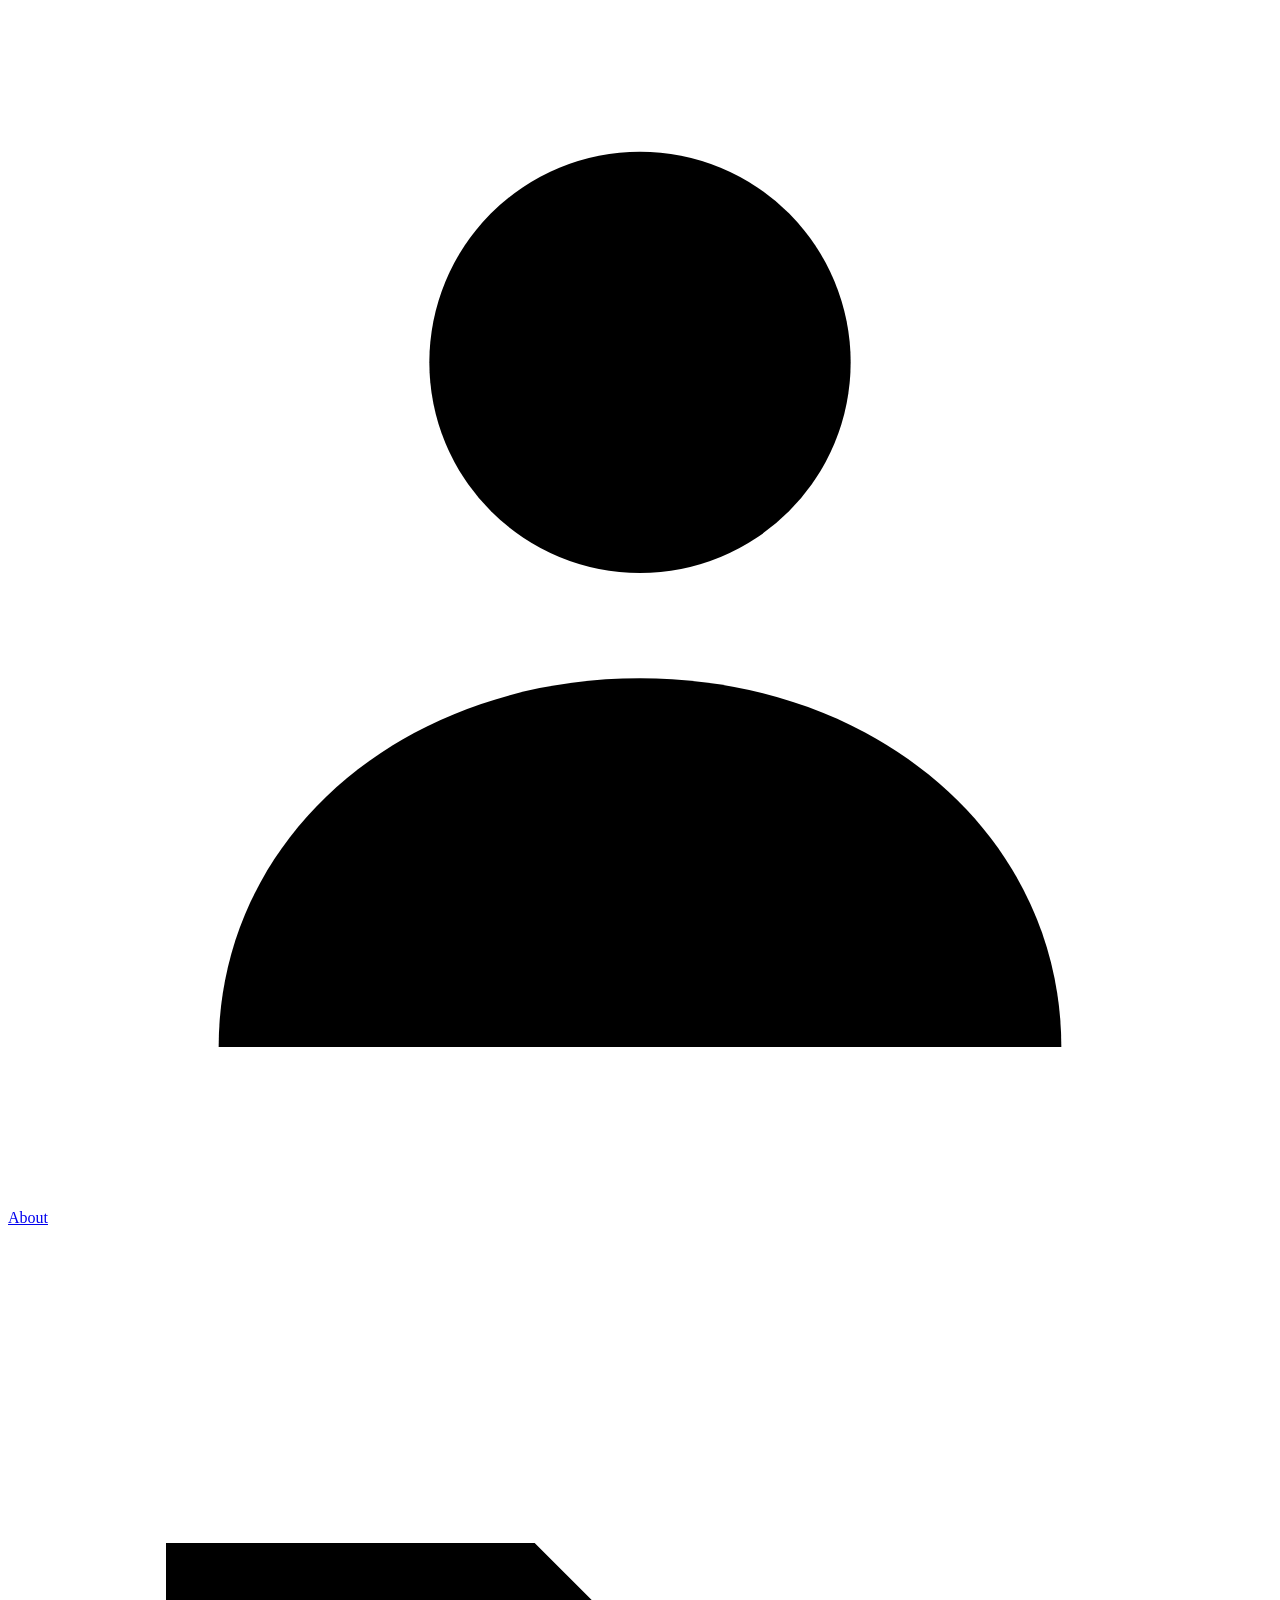
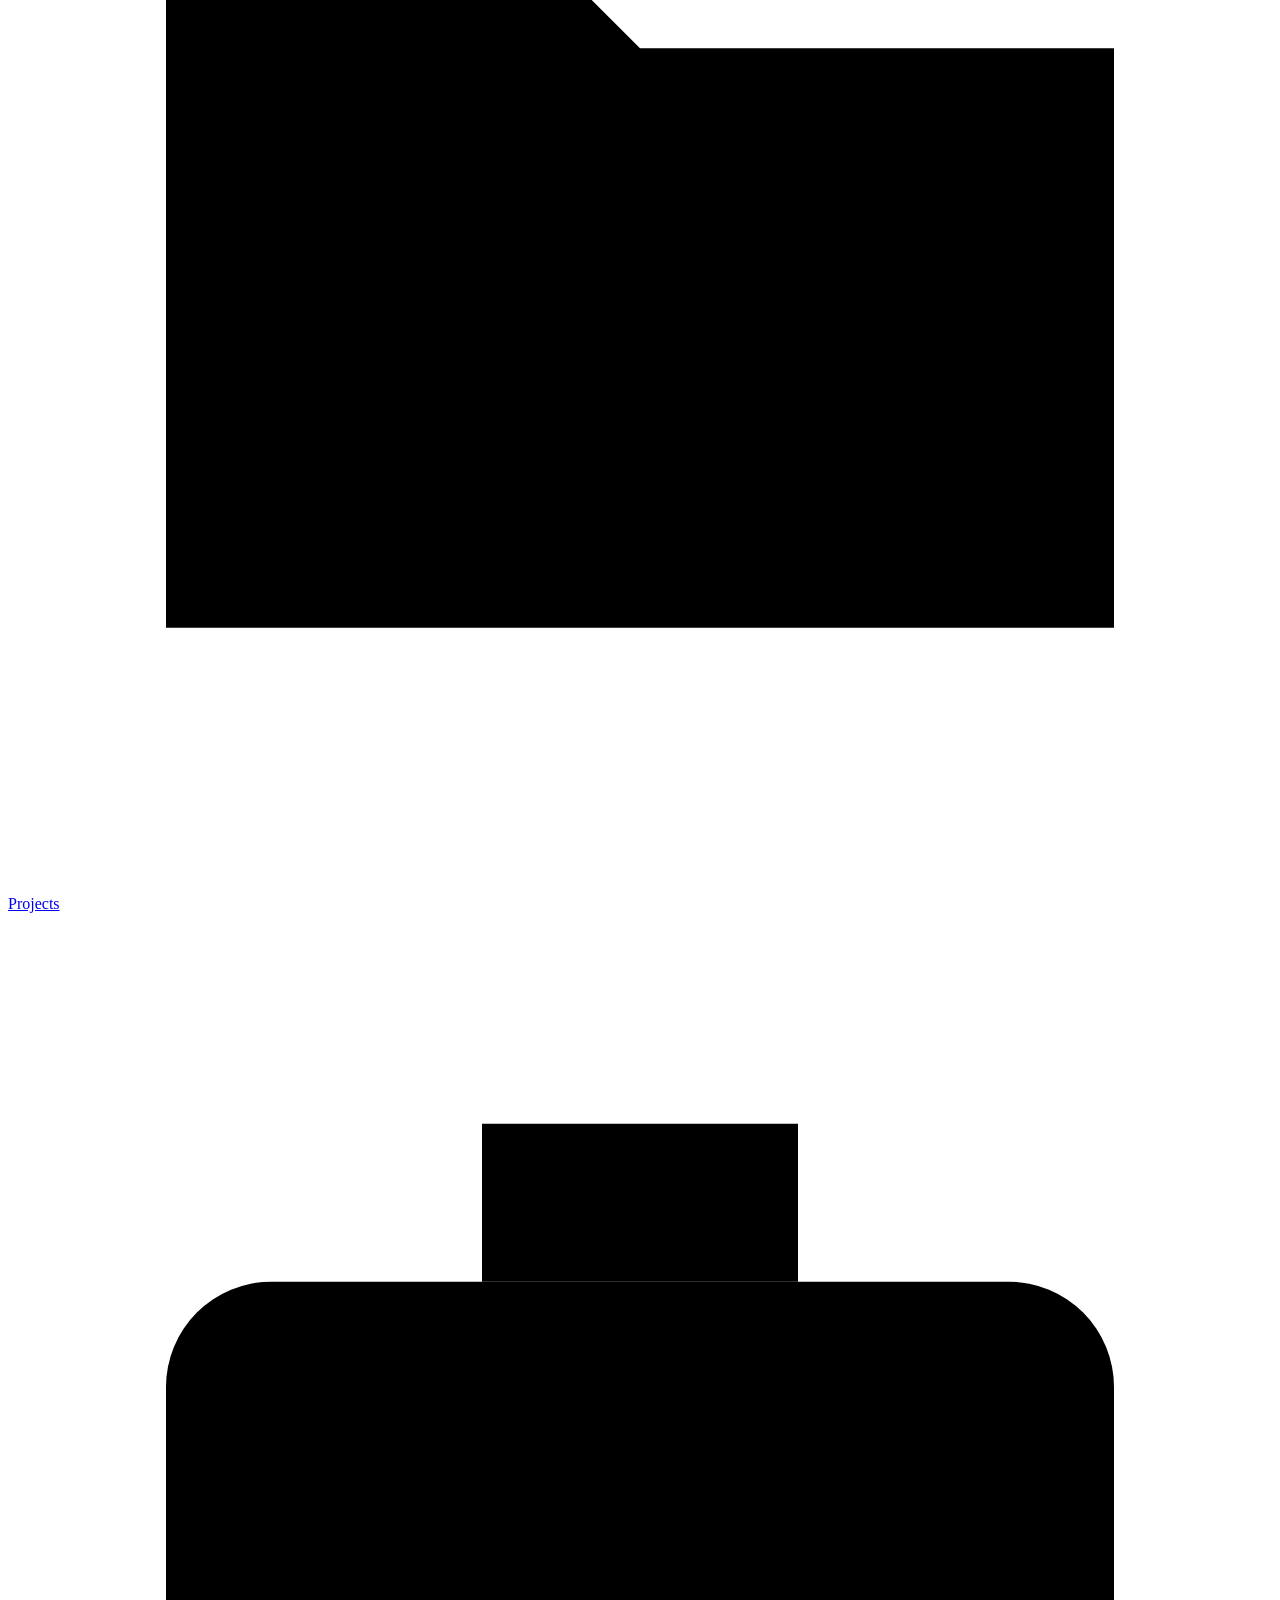
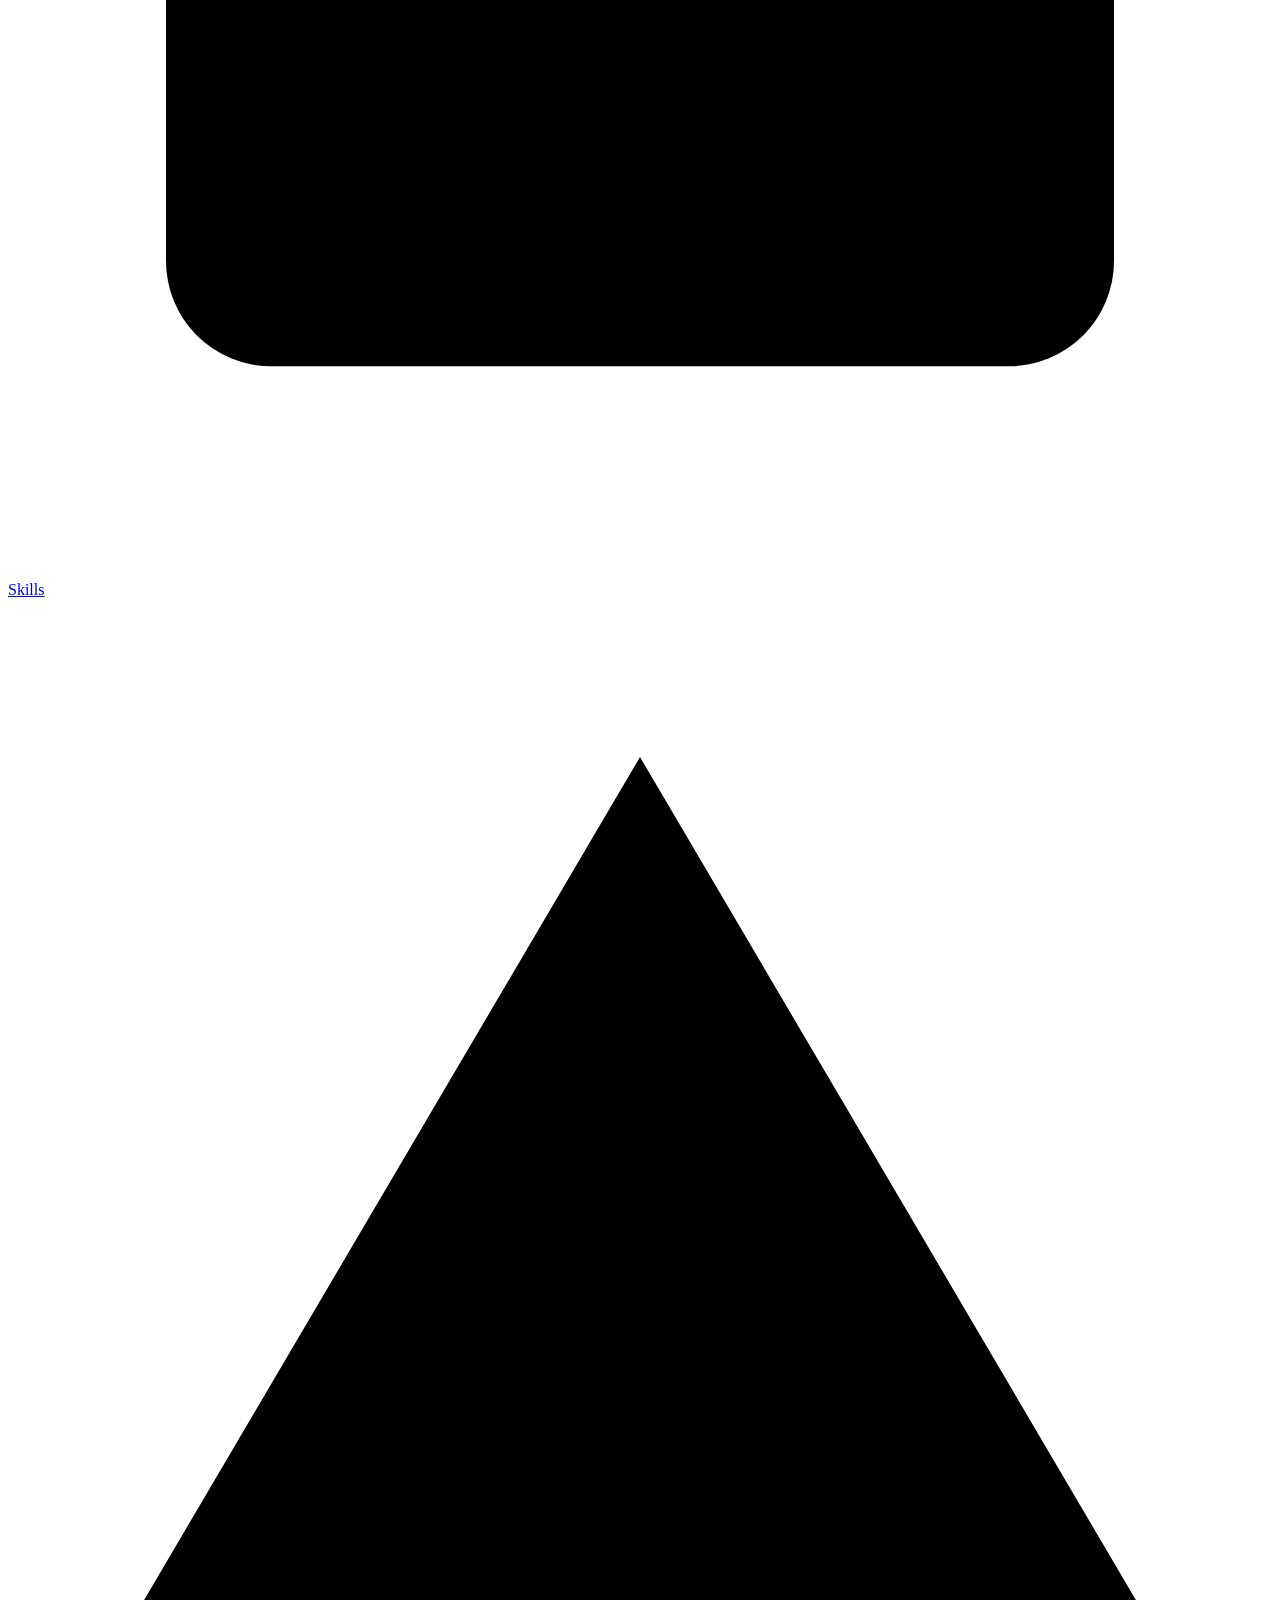
==== commit 58c3d520: "adalah pokoknya" ====
--- a/portfolio/index.html
+++ b/portfolio/index.html
@@ -63,7 +63,7 @@
     <a href="#" aria-label="Instagram"><svg viewBox="0 0 24 24"><rect x="4" y="4" width="16" height="16" rx="5"/><circle cx="12" cy="12" r="3.500"/><circle cx="17" cy="7" r=".8" style="fill:#111"/></svg></a>
     <a href="#" aria-label="TikTok"><svg viewBox="0 0 24 24"><path d="M14 4v10.500a3.500 3.500 0 1 1-3.500-3.500M14 4c.4 2.500 2 4 4.500 4"/></svg></a>
   </div>
-  <p>© 2026 Your Name. All rights reserved.</p>
+  <p>© 2026 M.SYAUQI. All rights reserved.</p>
 </footer>
 </main>
 
